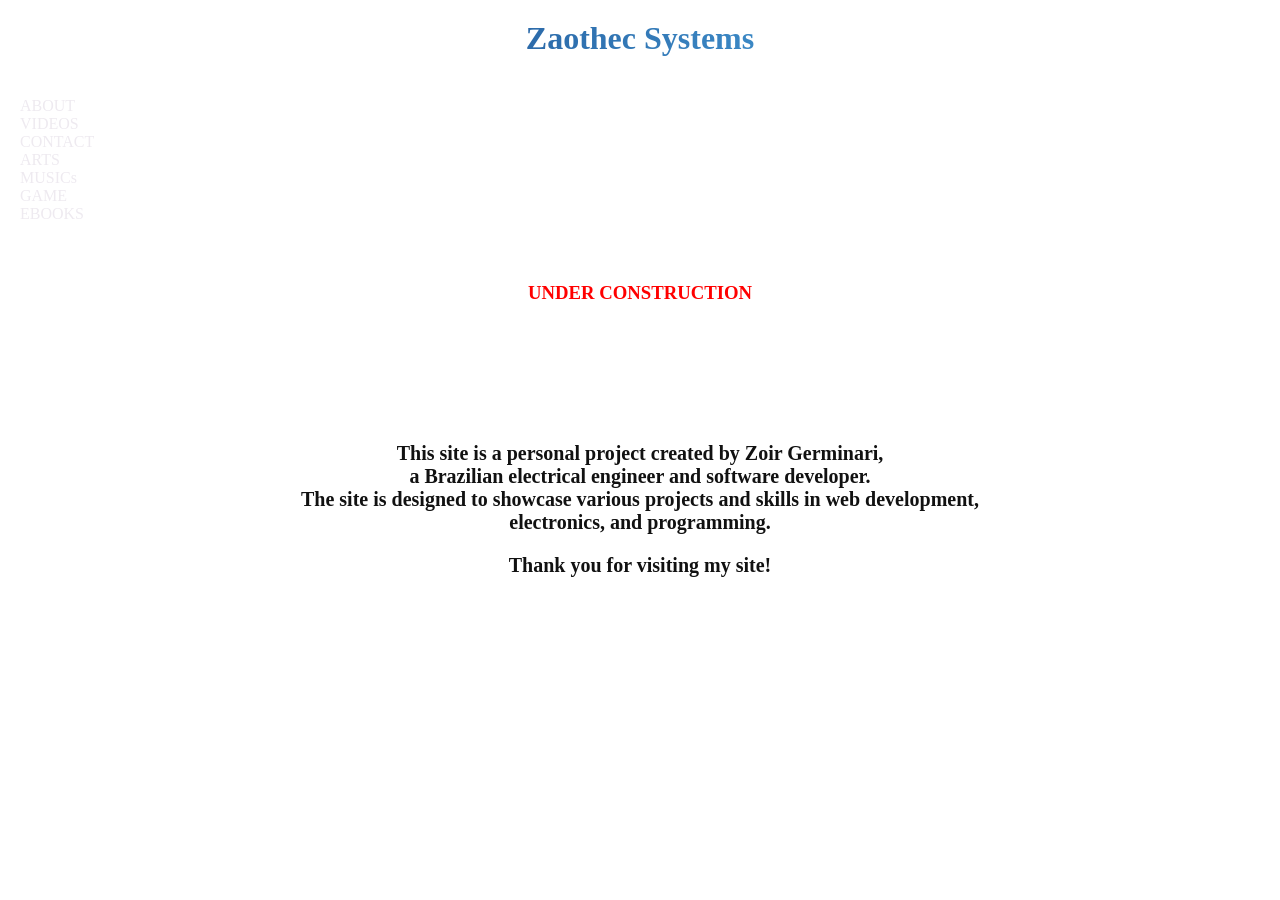
==== index.html @ 66585a35 "Add files via upload" ====
<!DOCTYPE html>
<html lang="en">
<head>
    <meta charset="UTF-8">
    <meta name="viewport" content="width=device-width, initial-scale=1.0">
    <title>Zaothec Systems</title>
    <link rel="icon" type="image/png" href="imagens/zaoicon2.png">
    <link rel="stylesheet" href="index.css">
      <!-- Google tag (gtag.js) -->
    <script async src="https://www.googletagmanager.com/gtag/js?id=G-YG8TLQX082"></script>
    <script>
      window.dataLayer = window.dataLayer || [];
      function gtag(){dataLayer.push(arguments);}
      gtag('js', new Date());

      gtag('config', 'G-YG8TLQX082');
    </script>
</head>
<body>

   <header class="header">
        <h1>Zaothec Systems</h1>
   </header>
<div class="top-bar">
    <div class="menu">
        
        <a href="about.html">ABOUT</a>
        <a href="VIDEOS.html">VIDEOS</a>
        <a href="contato.html">CONTACT</a>
        <a href="arts.html">ARTS</a>
       <a href="MUSIC.html">MUSICs</a>
        <a href="game.html">GAME</a>
        <a href="ebooks.html">EBOOKS</a>
        <!--<a href="comments.html">COMMENTS</a>-->
       <!-- <a href="https://commentzo.netlify.app/" target="_blank">COMMENTZO</a>-->
    </div>

    <div class="img">
    </div>
</div>
   
    <div class="under-construction">
      <h3>UNDER CONSTRUCTION </h3>
    </div>

   
  <div class="texto-final">
  <p>
    This site is a personal project created by Zoir Germinari, <br>a Brazilian electrical engineer and software developer. <br>The site is designed to showcase various projects and skills in web development, <br>electronics, and programming.
  </p>
  <p>
    Thank you for visiting my site!
  </p>
</div>


  

<!-- outros conteúdos aqui -->






   
    
    <!-- Botões e links comentados -->
  
</body>


</html>
---- index.css ----
*{
  box-sizing: border-box;
}

body{
  margin: 0;
  /* background: linear-gradient(to bottom, #49a8df, #1d1ba5); */
  min-height: 100vh;
  background-image: url('img/lagoaSol.png');
  background-size: cover;
  background-position: center;
  background-repeat: no-repeat;

}

.header{
/*color: #1578a5;*/
  /*background: linear-gradient(to bottom, #473806, #ebdc55);*/
  padding: 20px;
  text-align: center;
  
}

.header h1 {
  margin: 0;
  background: linear-gradient(to right, #0b2a6f, #5cc8ff);
  -webkit-background-clip: text;
  background-clip: text;
  color: transparent;
}

.top-bar {
  display: flex;
  align-items: flex-start;
}

 .menu {
  overflow: hidden;
  padding: 20px;
  display: flex;
  flex-direction: column;
  align-items: flex-start;
  gap: 0;
 }

 .menu a{
  color: #eeeaf0;
  padding: 0;
  display: block;
  text-decoration: none;
 }

.img {
  display: flex;
  flex-direction: row;
  align-items: center;
  gap: 20px;
  padding: 0;
}

 .under-construction {
  color: red;
  text-align: center;
  padding: 20px;
}

.texto-final {
  color: #111111;
  font-size: 20px;
  font-weight: bold;
  text-align: center;
  padding: 80px;
}

@media screen and (max-width: 780px) {

  html, body {
    margin: 0;              /* evita rolagem lateral */
    padding: 0;
    width: 100%;
    overflow-x: hidden;
  }
.top-bar {
   margin: 10px; 
    padding: 10px;
  display: flex;
  flex-direction: row;
  align-items: flex-start;
  gap: 40px; /* Espaço entre menu e imagens */
  
}

.menu {
  display: flex;
  flex-direction: column;
  gap: 0;
  width: 250px;      /* Defina a largura desejada */
  min-width: 150px;
  
}

.img {
  display: flex;
  flex-direction: column;
  gap: 16px;
  width: 450px;      /* Defina a largura desejada */
  min-width: 150px;
}
 .menu a{
  color: #f5e106;
  padding: 0;
  display: block;
  text-decoration: none;
 }

  }
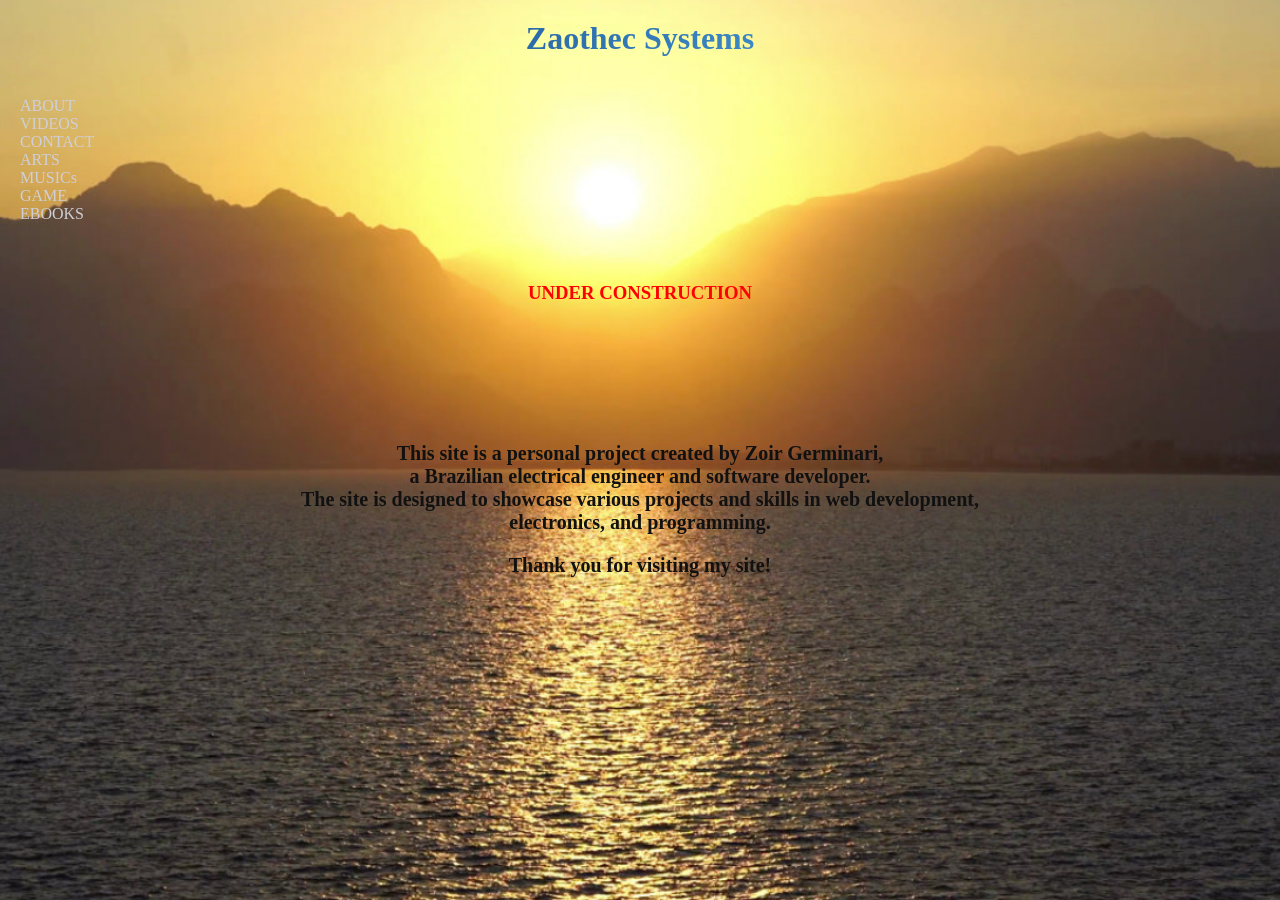
==== commit 53f7a011: "sync latest site updates" ====
--- a/index.html
+++ b/index.html
@@ -1,73 +1,73 @@
-<!DOCTYPE html>
-<html lang="en">
-<head>
-    <meta charset="UTF-8">
-    <meta name="viewport" content="width=device-width, initial-scale=1.0">
-    <title>Zaothec Systems</title>
-    <link rel="icon" type="image/png" href="imagens/zaoicon2.png">
-    <link rel="stylesheet" href="index.css">
-      <!-- Google tag (gtag.js) -->
-    <script async src="https://www.googletagmanager.com/gtag/js?id=G-YG8TLQX082"></script>
-    <script>
-      window.dataLayer = window.dataLayer || [];
-      function gtag(){dataLayer.push(arguments);}
-      gtag('js', new Date());
-
-      gtag('config', 'G-YG8TLQX082');
-    </script>
-</head>
-<body>
-
-   <header class="header">
-        <h1>Zaothec Systems</h1>
-   </header>
-<div class="top-bar">
-    <div class="menu">
-        
-        <a href="about.html">ABOUT</a>
-        <a href="VIDEOS.html">VIDEOS</a>
-        <a href="contato.html">CONTACT</a>
-        <a href="arts.html">ARTS</a>
-       <a href="MUSIC.html">MUSICs</a>
-        <a href="game.html">GAME</a>
-        <a href="ebooks.html">EBOOKS</a>
-        <!--<a href="comments.html">COMMENTS</a>-->
-       <!-- <a href="https://commentzo.netlify.app/" target="_blank">COMMENTZO</a>-->
-    </div>
-
-    <div class="img">
-    </div>
-</div>
-   
-    <div class="under-construction">
-      <h3>UNDER CONSTRUCTION </h3>
-    </div>
-
-   
-  <div class="texto-final">
-  <p>
-    This site is a personal project created by Zoir Germinari, <br>a Brazilian electrical engineer and software developer. <br>The site is designed to showcase various projects and skills in web development, <br>electronics, and programming.
-  </p>
-  <p>
-    Thank you for visiting my site!
-  </p>
-</div>
-
-
-  
-
-<!-- outros conteúdos aqui -->
-
-
-
-
-
-
-   
-    
-    <!-- Botões e links comentados -->
-  
-</body>
-
-
-</html>
+<!DOCTYPE html>
+<html lang="en">
+<head>
+    <meta charset="UTF-8">
+    <meta name="viewport" content="width=device-width, initial-scale=1.0">
+    <title>Zaothec Systems</title>
+    <link rel="icon" type="image/png" href="imagens/zaoicon2.png">
+    <link rel="stylesheet" href="index.css">
+      <!-- Google tag (gtag.js) -->
+    <script async src="https://www.googletagmanager.com/gtag/js?id=G-YG8TLQX082"></script>
+    <script>
+      window.dataLayer = window.dataLayer || [];
+      function gtag(){dataLayer.push(arguments);}
+      gtag('js', new Date());
+
+      gtag('config', 'G-YG8TLQX082');
+    </script>
+</head>
+<body>
+
+   <header class="header">
+        <h1>Zaothec Systems</h1>
+   </header>
+<div class="top-bar">
+    <div class="menu">
+        
+        <a href="about.html">ABOUT</a>
+        <a href="VIDEOS.html">VIDEOS</a>
+        <a href="contato.html">CONTACT</a>
+        <a href="arts.html">ARTS</a>
+       <a href="MUSIC.html">MUSICs</a>
+        <a href="game.html">GAME</a>
+        <a href="ebooks.html">EBOOKS</a>
+        <!--<a href="comments.html">COMMENTS</a>-->
+       <!-- <a href="https://commentzo.netlify.app/" target="_blank">COMMENTZO</a>-->
+    </div>
+
+    <div class="img">
+    </div>
+</div>
+   
+    <div class="under-construction">
+      <h3>UNDER CONSTRUCTION </h3>
+    </div>
+
+   
+  <div class="texto-final">
+  <p>
+    This site is a personal project created by Zoir Germinari, <br>a Brazilian electrical engineer and software developer. <br>The site is designed to showcase various projects and skills in web development, <br>electronics, and programming.
+  </p>
+  <p>
+    Thank you for visiting my site!
+  </p>
+</div>
+
+
+  
+
+<!-- outros conteúdos aqui -->
+
+
+
+
+
+
+   
+    
+    <!-- Botões e links comentados -->
+  
+</body>
+
+
+</html>
--- a/index.css
+++ b/index.css
@@ -1,116 +1,118 @@
-*{
-  box-sizing: border-box;
-}
-
-body{
-  margin: 0;
-  /* background: linear-gradient(to bottom, #49a8df, #1d1ba5); */
-  min-height: 100vh;
-  background-image: url('img/lagoaSol.png');
-  background-size: cover;
-  background-position: center;
-  background-repeat: no-repeat;
-
-}
-
-.header{
-/*color: #1578a5;*/
-  /*background: linear-gradient(to bottom, #473806, #ebdc55);*/
-  padding: 20px;
-  text-align: center;
-  
-}
-
-.header h1 {
-  margin: 0;
-  background: linear-gradient(to right, #0b2a6f, #5cc8ff);
-  -webkit-background-clip: text;
-  background-clip: text;
-  color: transparent;
-}
-
-.top-bar {
-  display: flex;
-  align-items: flex-start;
-}
-
- .menu {
-  overflow: hidden;
-  padding: 20px;
-  display: flex;
-  flex-direction: column;
-  align-items: flex-start;
-  gap: 0;
- }
-
- .menu a{
-  color: #eeeaf0;
-  padding: 0;
-  display: block;
-  text-decoration: none;
- }
-
-.img {
-  display: flex;
-  flex-direction: row;
-  align-items: center;
-  gap: 20px;
-  padding: 0;
-}
-
- .under-construction {
-  color: red;
-  text-align: center;
-  padding: 20px;
-}
-
-.texto-final {
-  color: #111111;
-  font-size: 20px;
-  font-weight: bold;
-  text-align: center;
-  padding: 80px;
-}
-
-@media screen and (max-width: 780px) {
-
-  html, body {
-    margin: 0;              /* evita rolagem lateral */
-    padding: 0;
-    width: 100%;
-    overflow-x: hidden;
-  }
-.top-bar {
-   margin: 10px; 
-    padding: 10px;
-  display: flex;
-  flex-direction: row;
-  align-items: flex-start;
-  gap: 40px; /* Espaço entre menu e imagens */
-  
-}
-
-.menu {
-  display: flex;
-  flex-direction: column;
-  gap: 0;
-  width: 250px;      /* Defina a largura desejada */
-  min-width: 150px;
-  
-}
-
-.img {
-  display: flex;
-  flex-direction: column;
-  gap: 16px;
-  width: 450px;      /* Defina a largura desejada */
-  min-width: 150px;
-}
- .menu a{
-  color: #f5e106;
-  padding: 0;
-  display: block;
-  text-decoration: none;
- }
-
+*{
+  box-sizing: border-box;
+}
+
+body{
+  margin: 0;
+  /* background: linear-gradient(to bottom, #49a8df, #1d1ba5); */
+  min-height: 100vh;
+  background-image: url('img/lagoaSol.png');
+  background-size: cover;
+  background-position: center;
+  background-repeat: no-repeat;
+
+}
+
+.header{
+/*color: #1578a5;*/
+  /*background: linear-gradient(to bottom, #473806, #ebdc55);*/
+  padding: 20px;
+  text-align: center;
+  
+}
+
+.header h1 {
+  margin: 0;
+  background: linear-gradient(to right, #0b2a6f, #5cc8ff);
+  -webkit-background-clip: text;
+  background-clip: text;
+  color: transparent;
+}
+
+.top-bar {
+  display: flex;
+  align-items: flex-start;
+}
+
+ .menu {
+  overflow: hidden;
+  padding: 20px;
+  display: flex;
+  flex-direction: column;
+  align-items: flex-start;
+  gap: 0;
+ }
+
+ .menu a{
+  color: #cfcfd6;
+  padding: 0;
+  display: block;
+  text-decoration: none;
+ }
+
+.img {
+  display: flex;
+  flex-direction: row;
+  align-items: center;
+  gap: 20px;
+  padding: 0;
+}
+
+ .under-construction {
+  color: red;
+  text-align: center;
+  padding: 20px;
+}
+
+.texto-final {
+  color: #111111;
+  font-size: 20px;
+  font-weight: bold;
+  text-align: center;
+  padding: 80px;
+}
+
+@media screen and (max-width: 780px) {
+
+  html, body {
+    margin: 0;              /* evita rolagem lateral */
+    padding: 0;
+    width: 100%;
+    overflow-x: hidden;
+  }
+.top-bar {
+   margin: 10px; 
+    padding: 10px;
+  display: flex;
+  flex-direction: row;
+  align-items: flex-start;
+  gap: 40px; /* Espaço entre menu e imagens */
+  
+}
+
+.menu {
+  display: flex;
+  flex-direction: column;
+  gap: 10px;
+  width: 100%;
+  max-width: 250px;
+  min-width: 0;
+  
+}
+
+.img {
+  display: flex;
+  flex-direction: column;
+  gap: 16px;
+  width: 100%;
+  max-width: 450px;
+  min-width: 0;
+}
+ .menu a{
+  color: #1f1c06 !important;
+  padding: 4px 0;
+  display: block;
+  text-decoration: none;
+ }
+
   }
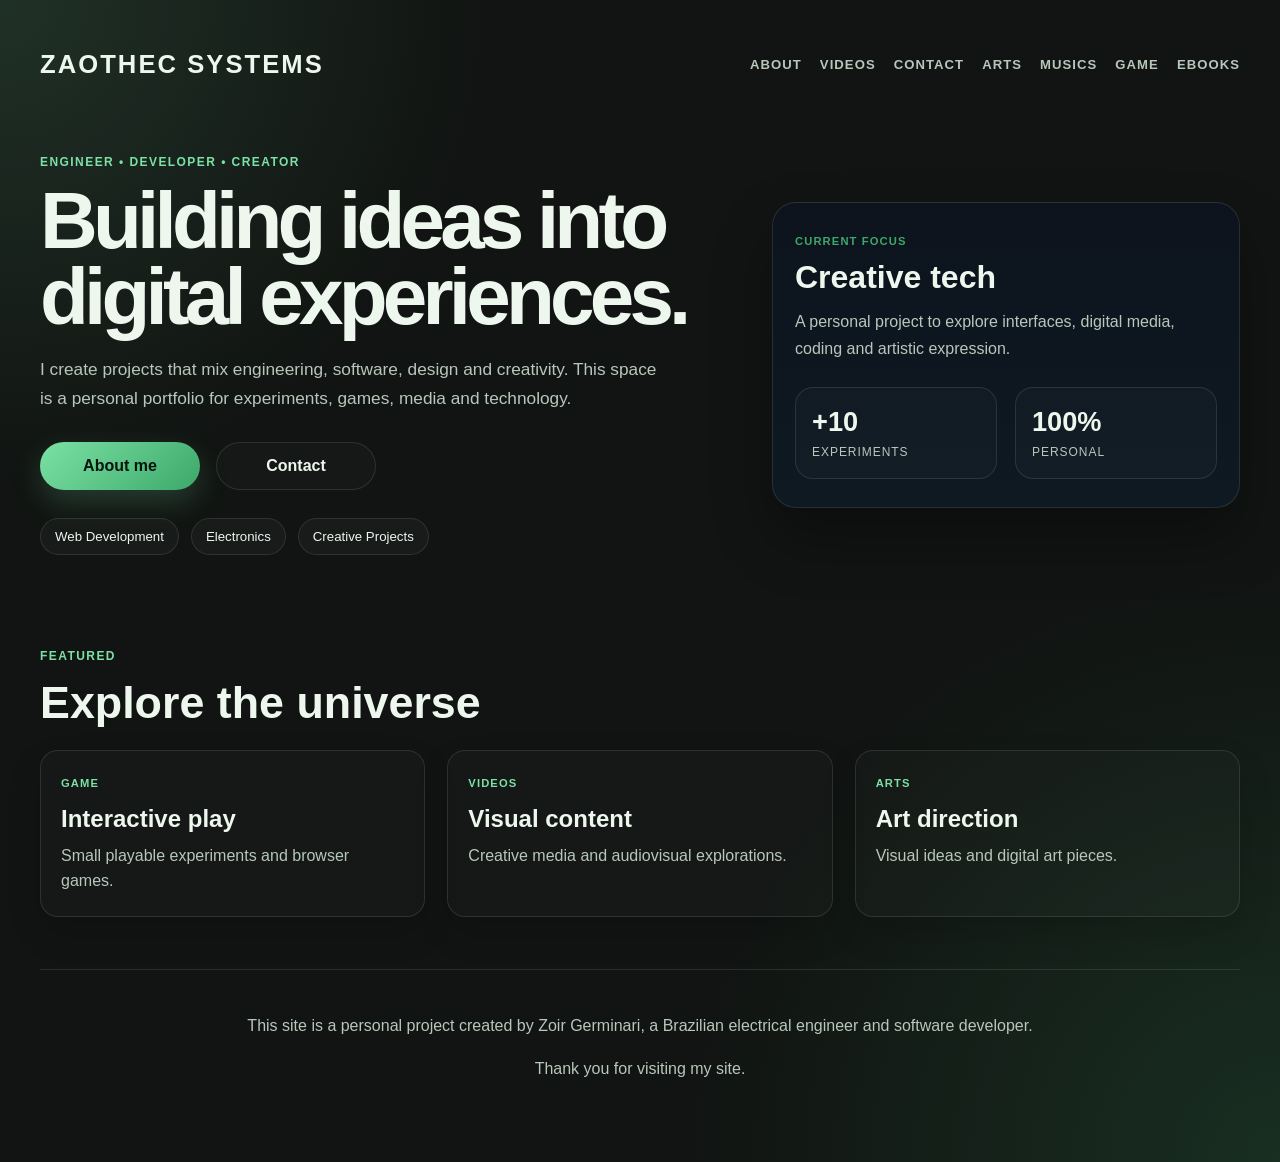
==== commit 9a0063ac: "Ajusta identidade visual do site" ====
--- a/index.html
+++ b/index.html
@@ -1,73 +1,109 @@
-<!DOCTYPE html>
-<html lang="en">
+﻿<!DOCTYPE html>
+<html lang="pt-BR">
 <head>
-    <meta charset="UTF-8">
-    <meta name="viewport" content="width=device-width, initial-scale=1.0">
-    <title>Zaothec Systems</title>
-    <link rel="icon" type="image/png" href="imagens/zaoicon2.png">
-    <link rel="stylesheet" href="index.css">
-      <!-- Google tag (gtag.js) -->
-    <script async src="https://www.googletagmanager.com/gtag/js?id=G-YG8TLQX082"></script>
-    <script>
-      window.dataLayer = window.dataLayer || [];
-      function gtag(){dataLayer.push(arguments);}
-      gtag('js', new Date());
-
-      gtag('config', 'G-YG8TLQX082');
-    </script>
+  <meta charset="UTF-8">
+  <meta name="viewport" content="width=device-width, initial-scale=1.0">
+  <title>Zaothec Systems</title>
+  <link rel="icon" type="image/png" href="imagens/zaoicon2.png">
+  <link rel="stylesheet" href="index.css">
+  <script async src="https://www.googletagmanager.com/gtag/js?id=G-YG8TLQX082"></script>
+  <script>
+    window.dataLayer = window.dataLayer || [];
+    function gtag(){dataLayer.push(arguments);}
+    gtag('js', new Date());
+    gtag('config', 'G-YG8TLQX082');
+  </script>
 </head>
 <body>
+  <div class="page-shell">
+    <header class="topbar">
+      <div class="brand">Zaothec Systems</div>
+      <nav class="menu" aria-label="Menu principal">
+        <a href="about.html">About</a>
+        <a href="VIDEOS.html">Videos</a>
+        <a href="contato.html">Contact</a>
+        <a href="arts.html">Arts</a>
+        <a href="MUSIC.html">Musics</a>
+        <a href="game.html">Game</a>
+        <a href="ebooks.html">Ebooks</a>
+      </nav>
+    </header>
 
-   <header class="header">
-        <h1>Zaothec Systems</h1>
-   </header>
-<div class="top-bar">
-    <div class="menu">
-        
-        <a href="about.html">ABOUT</a>
-        <a href="VIDEOS.html">VIDEOS</a>
-        <a href="contato.html">CONTACT</a>
-        <a href="arts.html">ARTS</a>
-       <a href="MUSIC.html">MUSICs</a>
-        <a href="game.html">GAME</a>
-        <a href="ebooks.html">EBOOKS</a>
-        <!--<a href="comments.html">COMMENTS</a>-->
-       <!-- <a href="https://commentzo.netlify.app/" target="_blank">COMMENTZO</a>-->
-    </div>
+    <main class="hero">
+      <section class="hero-copy">
+        <p class="eyebrow">Engineer • Developer • Creator</p>
+        <h1>Building ideas into digital experiences.</h1>
+        <p class="lead">
+          I create projects that mix engineering, software, design and creativity.
+          This space is a personal portfolio for experiments, games, media and technology.
+        </p>
 
-    <div class="img">
-    </div>
-</div>
-   
-    <div class="under-construction">
-      <h3>UNDER CONSTRUCTION </h3>
-    </div>
+        <div class="actions">
+          <a class="btn btn-primary" href="about.html">About me</a>
+          <a class="btn btn-secondary" href="contato.html">Contact</a>
+        </div>
 
-   
-  <div class="texto-final">
-  <p>
-    This site is a personal project created by Zoir Germinari, <br>a Brazilian electrical engineer and software developer. <br>The site is designed to showcase various projects and skills in web development, <br>electronics, and programming.
-  </p>
-  <p>
-    Thank you for visiting my site!
-  </p>
-</div>
+        <ul class="highlights">
+          <li>Web Development</li>
+          <li>Electronics</li>
+          <li>Creative Projects</li>
+        </ul>
+      </section>
 
+      <aside class="hero-panel" aria-label="Resumo do projeto">
+        <div class="panel-card">
+          <span class="panel-label">Current focus</span>
+          <h2>Creative tech</h2>
+          <p>
+            A personal project to explore interfaces, digital media, coding and artistic expression.
+          </p>
+          <div class="mini-stats">
+            <div>
+              <strong>+10</strong>
+              <span>Experiments</span>
+            </div>
+            <div>
+              <strong>100%</strong>
+              <span>Personal</span>
+            </div>
+          </div>
+        </div>
+      </aside>
+    </main>
 
-  
+    <section class="projects">
+      <div class="section-title-wrap">
+        <p class="eyebrow">Featured</p>
+        <h2>Explore the universe</h2>
+      </div>
 
-<!-- outros conteúdos aqui -->
+      <div class="cards">
+        <a class="project-card" href="game.html">
+          <span class="card-tag">Game</span>
+          <h3>Interactive play</h3>
+          <p>Small playable experiments and browser games.</p>
+        </a>
 
+        <a class="project-card" href="VIDEOS.html">
+          <span class="card-tag">Videos</span>
+          <h3>Visual content</h3>
+          <p>Creative media and audiovisual explorations.</p>
+        </a>
 
+        <a class="project-card" href="arts.html">
+          <span class="card-tag">Arts</span>
+          <h3>Art direction</h3>
+          <p>Visual ideas and digital art pieces.</p>
+        </a>
+      </div>
+    </section>
 
-
-
-
-   
-    
-    <!-- Botões e links comentados -->
-  
+    <section class="footer-note">
+      <p>
+        This site is a personal project created by Zoir Germinari, a Brazilian electrical engineer and software developer.
+      </p>
+      <p>Thank you for visiting my site.</p>
+    </section>
+  </div>
 </body>
-
-
 </html>
--- a/index.css
+++ b/index.css
@@ -1,118 +1,333 @@
-*{
+﻿:root {
+  --bg: #111412;
+  --bg-soft: #1a221d;
+  --panel: rgba(18, 23, 20, 0.9);
+  --panel-border: rgba(124, 143, 127, 0.22);
+  --text: #edf7ee;
+  --muted: #b7c7bb;
+  --primary: #7be1a5;
+  --secondary: #3da86a;
+  --accent: #2d5d42;
+  --shadow: rgba(0, 0, 0, 0.3);
+}
+
+* {
   box-sizing: border-box;
 }
 
-body{
-  margin: 0;
-  /* background: linear-gradient(to bottom, #49a8df, #1d1ba5); */
+html {
+  scroll-behavior: smooth;
+}
+
+body {
+  margin: 0;
   min-height: 100vh;
-  background-image: url('img/lagoaSol.png');
-  background-size: cover;
-  background-position: center;
-  background-repeat: no-repeat;
-
-}
-
-.header{
-/*color: #1578a5;*/
-  /*background: linear-gradient(to bottom, #473806, #ebdc55);*/
-  padding: 20px;
+  font-family: Arial, Helvetica, sans-serif;
+  background:
+    radial-gradient(circle at top left, rgba(123, 225, 165, 0.14), transparent 28%),
+    radial-gradient(circle at bottom right, rgba(61, 168, 106, 0.18), transparent 34%),
+    var(--bg);
+  color: var(--text);
+}
+
+img {
+  max-width: 100%;
+  display: block;
+}
+
+a {
+  text-decoration: none;
+}
+
+.page-shell {
+  width: min(1200px, calc(100% - 32px));
+  margin: 0 auto;
+  padding: 32px 0 64px;
+}
+
+.topbar {
+  display: flex;
+  align-items: center;
+  justify-content: space-between;
+  gap: 20px;
+  padding: 18px 0 28px;
+}
+
+.brand {
+  font-size: 1.6rem;
+  font-weight: 800;
+  letter-spacing: 0.08em;
+  text-transform: uppercase;
+  color: var(--text);
+}
+
+.menu {
+  display: flex;
+  flex-wrap: wrap;
+  gap: 18px;
+  justify-content: flex-end;
+}
+
+.menu a {
+  color: var(--muted);
+  font-size: 0.82rem;
+  font-weight: 700;
+  letter-spacing: 0.08em;
+  text-transform: uppercase;
+  transition: color 0.2s ease, transform 0.2s ease;
+}
+
+.menu a:hover {
+  color: var(--primary);
+  transform: translateY(-1px);
+}
+
+.hero {
+  display: grid;
+  grid-template-columns: 1.35fr 0.9fr;
+  gap: 30px;
+  align-items: center;
+  padding: 28px 0 20px;
+}
+
+.hero-copy {
+  padding: 20px 0;
+}
+
+.eyebrow {
+  margin: 0 0 14px;
+  color: var(--primary);
+  text-transform: uppercase;
+  letter-spacing: 0.12em;
+  font-size: 0.75rem;
+  font-weight: 700;
+}
+
+.hero-copy h1 {
+  margin: 0;
+  font-size: clamp(2.5rem, 7vw, 5rem);
+  line-height: 0.95;
+  letter-spacing: -0.06em;
+}
+
+.lead {
+  max-width: 620px;
+  margin-top: 20px;
+  font-size: 1.08rem;
+  line-height: 1.7;
+  color: var(--muted);
+}
+
+.actions {
+  display: flex;
+  flex-wrap: wrap;
+  gap: 16px;
+  margin-top: 28px;
+}
+
+.btn {
+  display: inline-flex;
+  align-items: center;
+  justify-content: center;
+  min-width: 160px;
+  padding: 14px 22px;
+  border-radius: 999px;
+  font-weight: 700;
+  transition: transform 0.2s ease, box-shadow 0.2s ease, border-color 0.2s ease;
+}
+
+.btn:hover {
+  transform: translateY(-2px);
+}
+
+.btn-primary {
+  background: linear-gradient(135deg, var(--primary), var(--secondary));
+  color: #08150d;
+  box-shadow: 0 12px 30px rgba(123, 225, 165, 0.2);
+}
+
+.btn-secondary {
+  background: rgba(255, 255, 255, 0.02);
+  border: 1px solid var(--panel-border);
+  color: var(--text);
+}
+
+.highlights {
+  list-style: none;
+  display: flex;
+  flex-wrap: wrap;
+  gap: 12px;
+  padding: 0;
+  margin: 28px 0 0;
+}
+
+.highlights li {
+  background: rgba(255, 255, 255, 0.03);
+  border: 1px solid var(--panel-border);
+  color: var(--text);
+  padding: 10px 14px;
+  border-radius: 999px;
+  font-size: 0.83rem;
+}
+
+.hero-panel {
+  display: flex;
+  justify-content: center;
+}
+
+.panel-card {
+  width: 100%;
+  background: linear-gradient(180deg, rgba(13, 20, 30, 0.96), rgba(14, 26, 36, 0.92));
+  border: 1px solid var(--panel-border);
+  border-radius: 24px;
+  padding: 28px 22px;
+  box-shadow: 0 30px 60px var(--shadow);
+}
+
+.panel-label {
+  display: inline-block;
+  margin-bottom: 12px;
+  color: var(--secondary);
+  text-transform: uppercase;
+  letter-spacing: 0.1em;
+  font-size: 0.7rem;
+  font-weight: 700;
+}
+
+.panel-card h2 {
+  margin: 0 0 12px;
+  font-size: 2rem;
+}
+
+.panel-card p {
+  margin: 0;
+  color: var(--muted);
+  line-height: 1.7;
+}
+
+.mini-stats {
+  display: grid;
+  grid-template-columns: repeat(2, minmax(0, 1fr));
+  gap: 18px;
+  margin-top: 24px;
+}
+
+.mini-stats div {
+  background: rgba(255, 255, 255, 0.02);
+  border: 1px solid var(--panel-border);
+  border-radius: 18px;
+  padding: 18px 16px;
+}
+
+.mini-stats strong {
+  display: block;
+  font-size: 1.7rem;
+  margin-bottom: 4px;
+}
+
+.mini-stats span {
+  color: var(--muted);
+  font-size: 0.75rem;
+  text-transform: uppercase;
+  letter-spacing: 0.08em;
+}
+
+.projects {
+  padding-top: 54px;
+}
+
+.section-title-wrap {
+  margin-bottom: 22px;
+}
+
+.section-title-wrap h2 {
+  margin: 0;
+  font-size: clamp(1.8rem, 4vw, 2.8rem);
+}
+
+.cards {
+  display: grid;
+  grid-template-columns: repeat(3, minmax(0, 1fr));
+  gap: 22px;
+}
+
+.project-card {
+  display: block;
+  background: rgba(255, 255, 255, 0.02);
+  border: 1px solid var(--panel-border);
+  border-radius: 18px;
+  padding: 22px 20px;
+  color: var(--text);
+  box-shadow: 0 16px 35px rgba(0, 0, 0, 0.14);
+  transition: transform 0.2s ease, border-color 0.2s ease, box-shadow 0.2s ease;
+}
+
+.project-card:hover {
+  transform: translateY(-4px);
+  border-color: rgba(123, 225, 165, 0.5);
+  box-shadow: 0 22px 50px rgba(61, 168, 106, 0.12);
+}
+
+.card-tag {
+  display: inline-block;
+  color: var(--primary);
+  font-size: 0.7rem;
+  text-transform: uppercase;
+  letter-spacing: 0.1em;
+  font-weight: 700;
+  margin-bottom: 16px;
+}
+
+.project-card h3 {
+  margin: 0 0 10px;
+  font-size: 1.5rem;
+}
+
+.project-card p {
+  margin: 0;
+  color: var(--muted);
+  line-height: 1.6;
+}
+
+.footer-note {
+  margin-top: 52px;
+  padding-top: 26px;
+  border-top: 1px solid var(--panel-border);
   text-align: center;
-  
-}
-
-.header h1 {
-  margin: 0;
-  background: linear-gradient(to right, #0b2a6f, #5cc8ff);
-  -webkit-background-clip: text;
-  background-clip: text;
-  color: transparent;
-}
-
-.top-bar {
-  display: flex;
-  align-items: flex-start;
-}
-
- .menu {
-  overflow: hidden;
-  padding: 20px;
-  display: flex;
-  flex-direction: column;
-  align-items: flex-start;
-  gap: 0;
- }
-
- .menu a{
-  color: #cfcfd6;
-  padding: 0;
-  display: block;
-  text-decoration: none;
- }
-
-.img {
-  display: flex;
-  flex-direction: row;
-  align-items: center;
-  gap: 20px;
-  padding: 0;
-}
-
- .under-construction {
-  color: red;
-  text-align: center;
-  padding: 20px;
-}
-
-.texto-final {
-  color: #111111;
-  font-size: 20px;
-  font-weight: bold;
-  text-align: center;
-  padding: 80px;
-}
-
-@media screen and (max-width: 780px) {
-
-  html, body {
-    margin: 0;              /* evita rolagem lateral */
-    padding: 0;
+  color: var(--muted);
+  line-height: 1.7;
+}
+
+@media (max-width: 900px) {
+  .hero {
+    grid-template-columns: 1fr;
+  }
+
+  .cards {
+    grid-template-columns: 1fr;
+  }
+}
+
+@media (max-width: 640px) {
+  .page-shell {
+    width: min(100% - 20px, 1200px);
+    padding-top: 20px;
+  }
+
+  .topbar {
+    flex-direction: column;
+    align-items: flex-start;
+  }
+
+  .menu {
+    justify-content: flex-start;
+  }
+
+  .btn {
     width: 100%;
-    overflow-x: hidden;
-  }
-.top-bar {
-   margin: 10px; 
-    padding: 10px;
-  display: flex;
-  flex-direction: row;
-  align-items: flex-start;
-  gap: 40px; /* Espaço entre menu e imagens */
-  
-}
-
-.menu {
-  display: flex;
-  flex-direction: column;
-  gap: 10px;
-  width: 100%;
-  max-width: 250px;
-  min-width: 0;
-  
-}
-
-.img {
-  display: flex;
-  flex-direction: column;
-  gap: 16px;
-  width: 100%;
-  max-width: 450px;
-  min-width: 0;
-}
- .menu a{
-  color: #1f1c06 !important;
-  padding: 4px 0;
-  display: block;
-  text-decoration: none;
- }
-
-  }+  }
+
+  .actions {
+    flex-direction: column;
+  }
+}
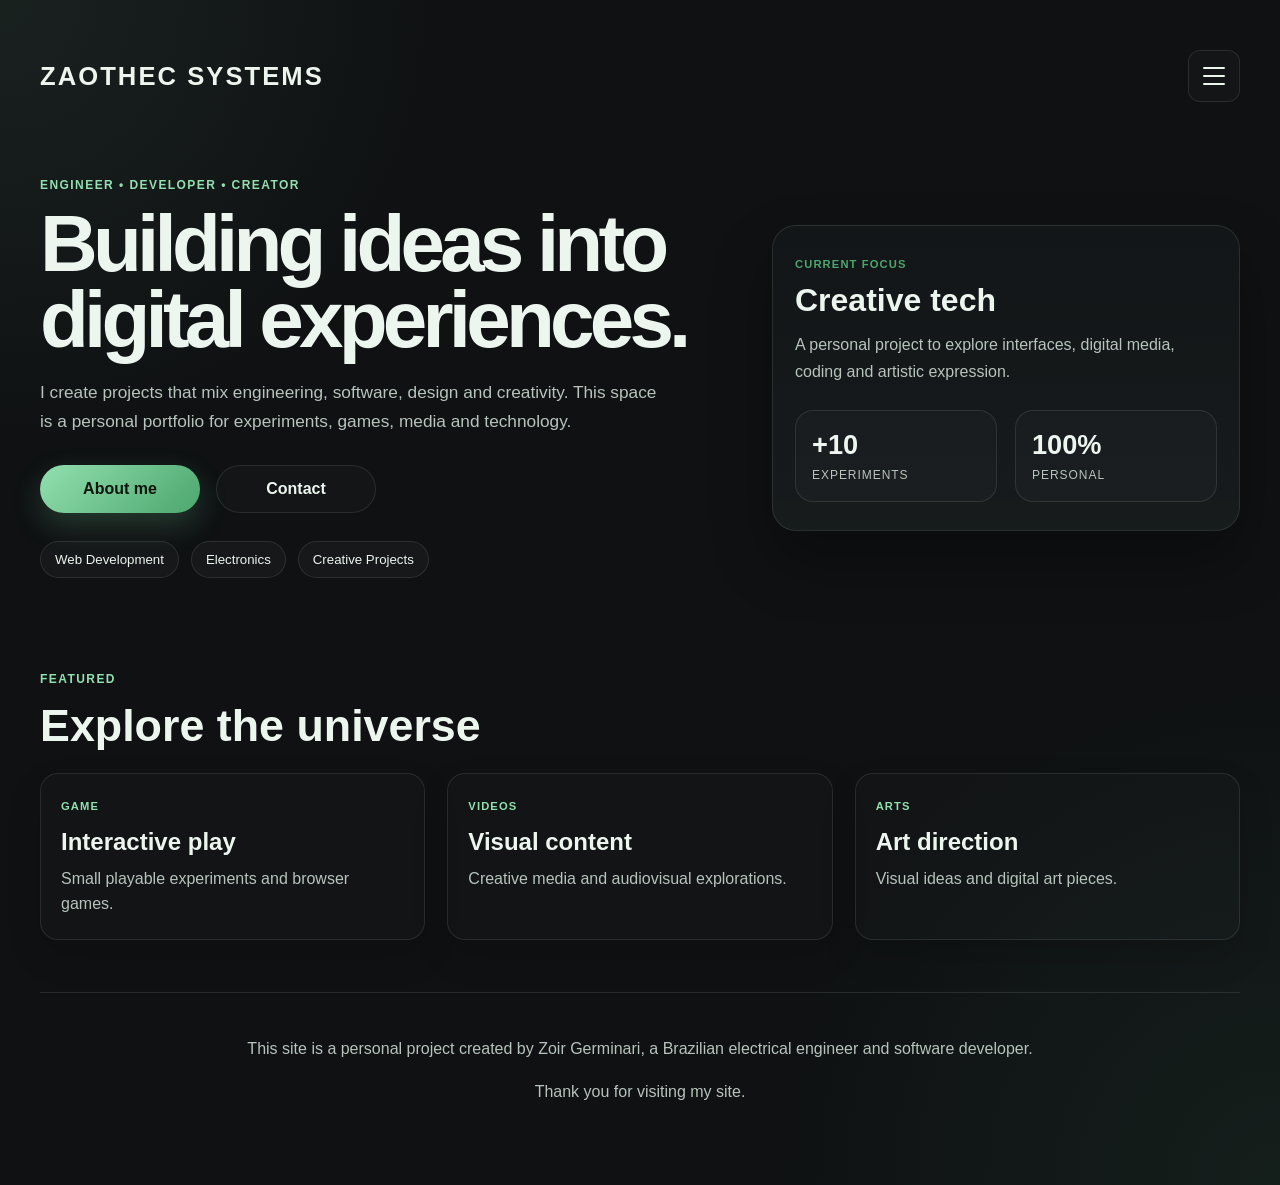
==== commit 1091c3cc: "Update home page menu and back buttons" ====
--- a/index.html
+++ b/index.html
@@ -13,11 +13,19 @@
     gtag('js', new Date());
     gtag('config', 'G-YG8TLQX082');
   </script>
+  <script src="index.js" defer></script>
 </head>
 <body>
   <div class="page-shell">
     <header class="topbar">
       <div class="brand">Zaothec Systems</div>
+
+      <button class="menu-toggle" aria-label="Abrir menu" aria-expanded="false">
+        <span></span>
+        <span></span>
+        <span></span>
+      </button>
+
       <nav class="menu" aria-label="Menu principal">
         <a href="about.html">About</a>
         <a href="VIDEOS.html">Videos</a>
--- a/index.css
+++ b/index.css
@@ -1,14 +1,14 @@
 ﻿:root {
-  --bg: #111412;
-  --bg-soft: #1a221d;
-  --panel: rgba(18, 23, 20, 0.9);
-  --panel-border: rgba(124, 143, 127, 0.22);
-  --text: #edf7ee;
-  --muted: #b7c7bb;
-  --primary: #7be1a5;
-  --secondary: #3da86a;
-  --accent: #2d5d42;
-  --shadow: rgba(0, 0, 0, 0.3);
+  --bg: #0f1113;
+  --bg-soft: #171b1d;
+  --panel: rgba(18, 20, 21, 0.96);
+  --panel-border: rgba(170, 180, 176, 0.15);
+  --text: #edf5ef;
+  --muted: #b7c3bb;
+  --primary: #92dfaf;
+  --secondary: #4ca76d;
+  --accent: #1d3127;
+  --shadow: rgba(0, 0, 0, 0.32);
 }
 
 * {
@@ -24,8 +24,8 @@
   min-height: 100vh;
   font-family: Arial, Helvetica, sans-serif;
   background:
-    radial-gradient(circle at top left, rgba(123, 225, 165, 0.14), transparent 28%),
-    radial-gradient(circle at bottom right, rgba(61, 168, 106, 0.18), transparent 34%),
+    radial-gradient(circle at top left, rgba(146, 223, 175, 0.08), transparent 26%),
+    radial-gradient(circle at bottom right, rgba(76, 167, 109, 0.09), transparent 30%),
     var(--bg);
   color: var(--text);
 }
@@ -51,6 +51,7 @@
   justify-content: space-between;
   gap: 20px;
   padding: 18px 0 28px;
+  position: relative;
 }
 
 .brand {
@@ -81,6 +82,31 @@
   color: var(--primary);
   transform: translateY(-1px);
 }
+
+.menu-toggle {
+  display: inline-flex;
+  width: 52px;
+  height: 52px;
+  border: 1px solid var(--panel-border);
+  border-radius: 12px;
+  background: rgba(255, 255, 255, 0.02);
+  cursor: pointer;
+  align-items: center;
+  justify-content: center;
+  flex-direction: column;
+  gap: 6px;
+  padding: 0;
+}
+
+.menu-toggle span {
+  display: block;
+  width: 22px;
+  height: 2px;
+  background: var(--text);
+  border-radius: 99px;
+  transition: transform 0.25s ease, opacity 0.2s ease;
+}
+
 
 .hero {
   display: grid;
@@ -177,7 +203,7 @@
 
 .panel-card {
   width: 100%;
-  background: linear-gradient(180deg, rgba(13, 20, 30, 0.96), rgba(14, 26, 36, 0.92));
+  background: linear-gradient(180deg, rgba(20, 23, 25, 0.96), rgba(24, 28, 29, 0.94));
   border: 1px solid var(--panel-border);
   border-radius: 24px;
   padding: 28px 22px;
@@ -253,7 +279,7 @@
 
 .project-card {
   display: block;
-  background: rgba(255, 255, 255, 0.02);
+  background: rgba(255, 255, 255, 0.015);
   border: 1px solid var(--panel-border);
   border-radius: 18px;
   padding: 22px 20px;
@@ -308,6 +334,39 @@
   }
 }
 
+.menu {
+  display: none;
+  width: 100%;
+  flex-direction: column;
+  align-items: flex-start;
+  gap: 12px;
+  padding: 16px 0 4px;
+}
+
+.topbar.menu-open .menu {
+  display: flex;
+}
+
+.topbar.menu-open .menu-toggle span:nth-child(1) {
+  transform: rotate(45deg) translate(4.5px, 4.5px);
+}
+
+.topbar.menu-open .menu-toggle span:nth-child(2) {
+  opacity: 0;
+}
+
+.topbar.menu-open .menu-toggle span:nth-child(3) {
+  transform: rotate(-45deg) translate(4.5px, -4.5px);
+}
+
+.menu a {
+  width: 100%;
+  padding: 10px 12px;
+  border-radius: 10px;
+  background: rgba(255, 255, 255, 0.02);
+  border: 1px solid var(--panel-border);
+}
+
 @media (max-width: 640px) {
   .page-shell {
     width: min(100% - 20px, 1200px);
@@ -315,12 +374,10 @@
   }
 
   .topbar {
-    flex-direction: column;
-    align-items: flex-start;
-  }
-
-  .menu {
-    justify-content: flex-start;
+    flex-direction: row;
+    align-items: center;
+    justify-content: space-between;
+    flex-wrap: wrap;
   }
 
   .btn {
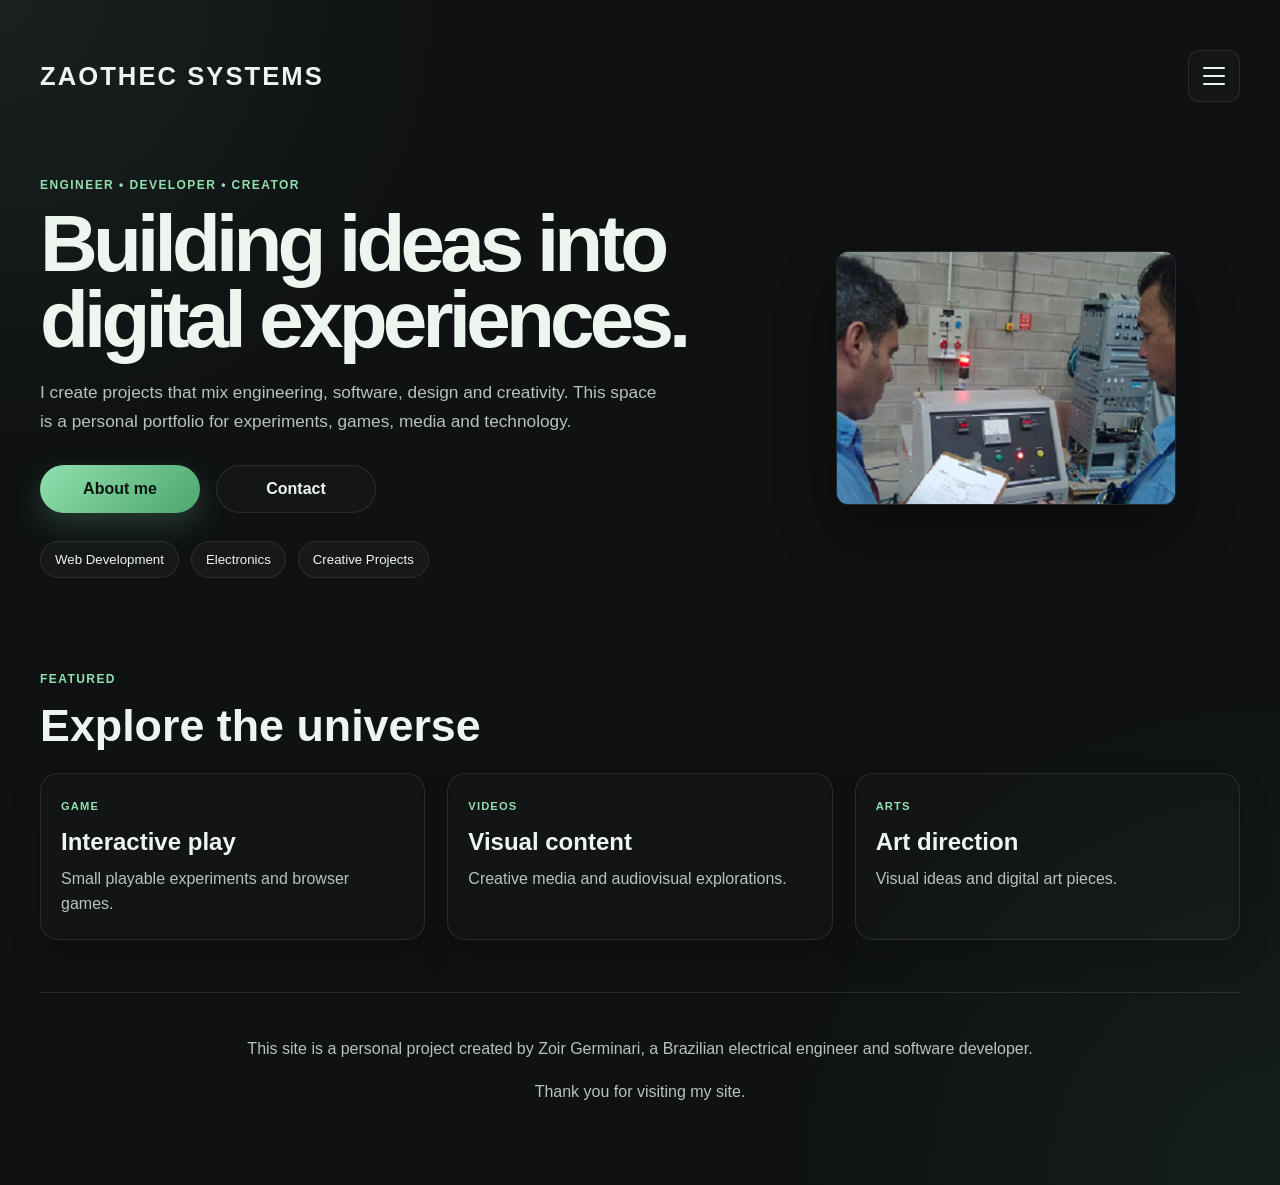
==== commit 14ddb5cc: "Atualiza foto em destaque da página inicial" ====
--- a/index.html
+++ b/index.html
@@ -58,24 +58,8 @@
         </ul>
       </section>
 
-      <aside class="hero-panel" aria-label="Resumo do projeto">
-        <div class="panel-card">
-          <span class="panel-label">Current focus</span>
-          <h2>Creative tech</h2>
-          <p>
-            A personal project to explore interfaces, digital media, coding and artistic expression.
-          </p>
-          <div class="mini-stats">
-            <div>
-              <strong>+10</strong>
-              <span>Experiments</span>
-            </div>
-            <div>
-              <strong>100%</strong>
-              <span>Personal</span>
-            </div>
-          </div>
-        </div>
+      <aside class="hero-panel" aria-label="Foto em destaque">
+        <img class="hero-photo" src="img/testaltavoltagem.png" alt="Dois técnicos analisam um equipamento elétrico em laboratório.">
       </aside>
     </main>
 
--- a/index.css
+++ b/index.css
@@ -201,61 +201,13 @@
   justify-content: center;
 }
 
-.panel-card {
+.hero-photo {
   width: 100%;
-  background: linear-gradient(180deg, rgba(20, 23, 25, 0.96), rgba(24, 28, 29, 0.94));
-  border: 1px solid var(--panel-border);
-  border-radius: 24px;
-  padding: 28px 22px;
+  max-width: 340px;
+  height: auto;
+  border: 1px solid var(--panel-border);
+  border-radius: 12px;
   box-shadow: 0 30px 60px var(--shadow);
-}
-
-.panel-label {
-  display: inline-block;
-  margin-bottom: 12px;
-  color: var(--secondary);
-  text-transform: uppercase;
-  letter-spacing: 0.1em;
-  font-size: 0.7rem;
-  font-weight: 700;
-}
-
-.panel-card h2 {
-  margin: 0 0 12px;
-  font-size: 2rem;
-}
-
-.panel-card p {
-  margin: 0;
-  color: var(--muted);
-  line-height: 1.7;
-}
-
-.mini-stats {
-  display: grid;
-  grid-template-columns: repeat(2, minmax(0, 1fr));
-  gap: 18px;
-  margin-top: 24px;
-}
-
-.mini-stats div {
-  background: rgba(255, 255, 255, 0.02);
-  border: 1px solid var(--panel-border);
-  border-radius: 18px;
-  padding: 18px 16px;
-}
-
-.mini-stats strong {
-  display: block;
-  font-size: 1.7rem;
-  margin-bottom: 4px;
-}
-
-.mini-stats span {
-  color: var(--muted);
-  font-size: 0.75rem;
-  text-transform: uppercase;
-  letter-spacing: 0.08em;
 }
 
 .projects {
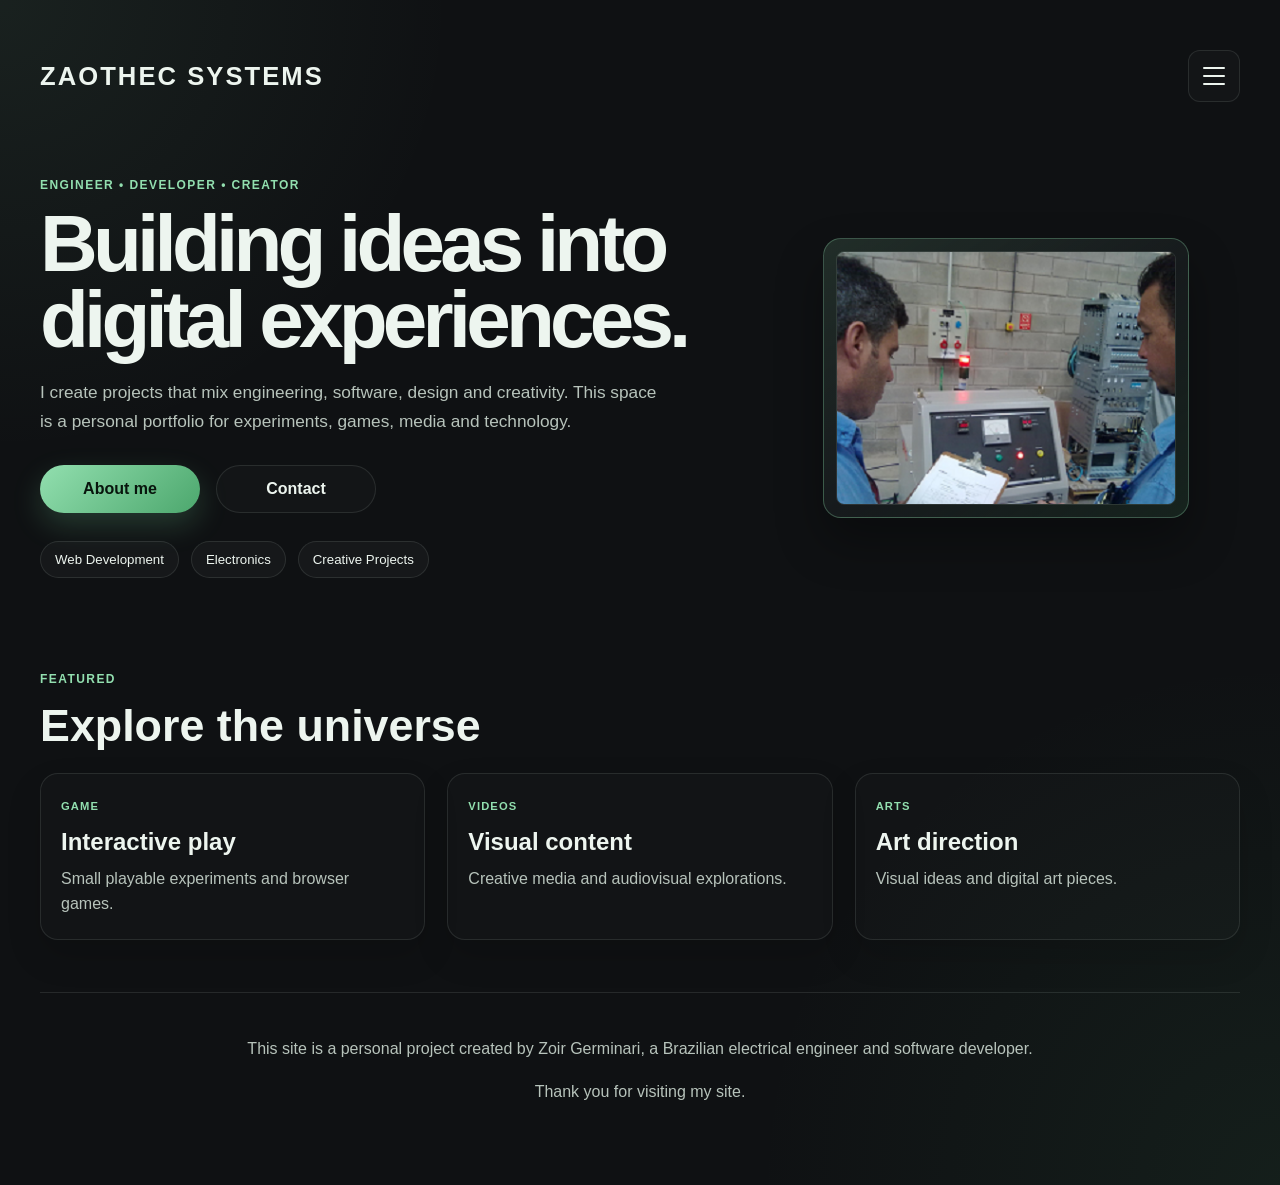
==== commit 3be705c6: "Adiciona moldura à foto em destaque" ====
--- a/index.html
+++ b/index.html
@@ -59,7 +59,9 @@
       </section>
 
       <aside class="hero-panel" aria-label="Foto em destaque">
-        <img class="hero-photo" src="img/testaltavoltagem.png" alt="Dois técnicos analisam um equipamento elétrico em laboratório.">
+        <div class="hero-photo-banner">
+          <img class="hero-photo" src="img/testaltavoltagem.png" alt="Dois técnicos analisam um equipamento elétrico em laboratório.">
+        </div>
       </aside>
     </main>
 
--- a/index.css
+++ b/index.css
@@ -201,13 +201,21 @@
   justify-content: center;
 }
 
+.hero-photo-banner {
+  max-width: 100%;
+  padding: 12px;
+  border: 1px solid rgba(146, 223, 175, 0.3);
+  border-radius: 18px;
+  background: linear-gradient(145deg, rgba(146, 223, 175, 0.14), rgba(23, 27, 29, 0.96) 52%, rgba(76, 167, 109, 0.12));
+  box-shadow: 0 24px 48px var(--shadow);
+}
+
 .hero-photo {
   width: 100%;
   max-width: 340px;
   height: auto;
   border: 1px solid var(--panel-border);
-  border-radius: 12px;
-  box-shadow: 0 30px 60px var(--shadow);
+  border-radius: 8px;
 }
 
 .projects {
